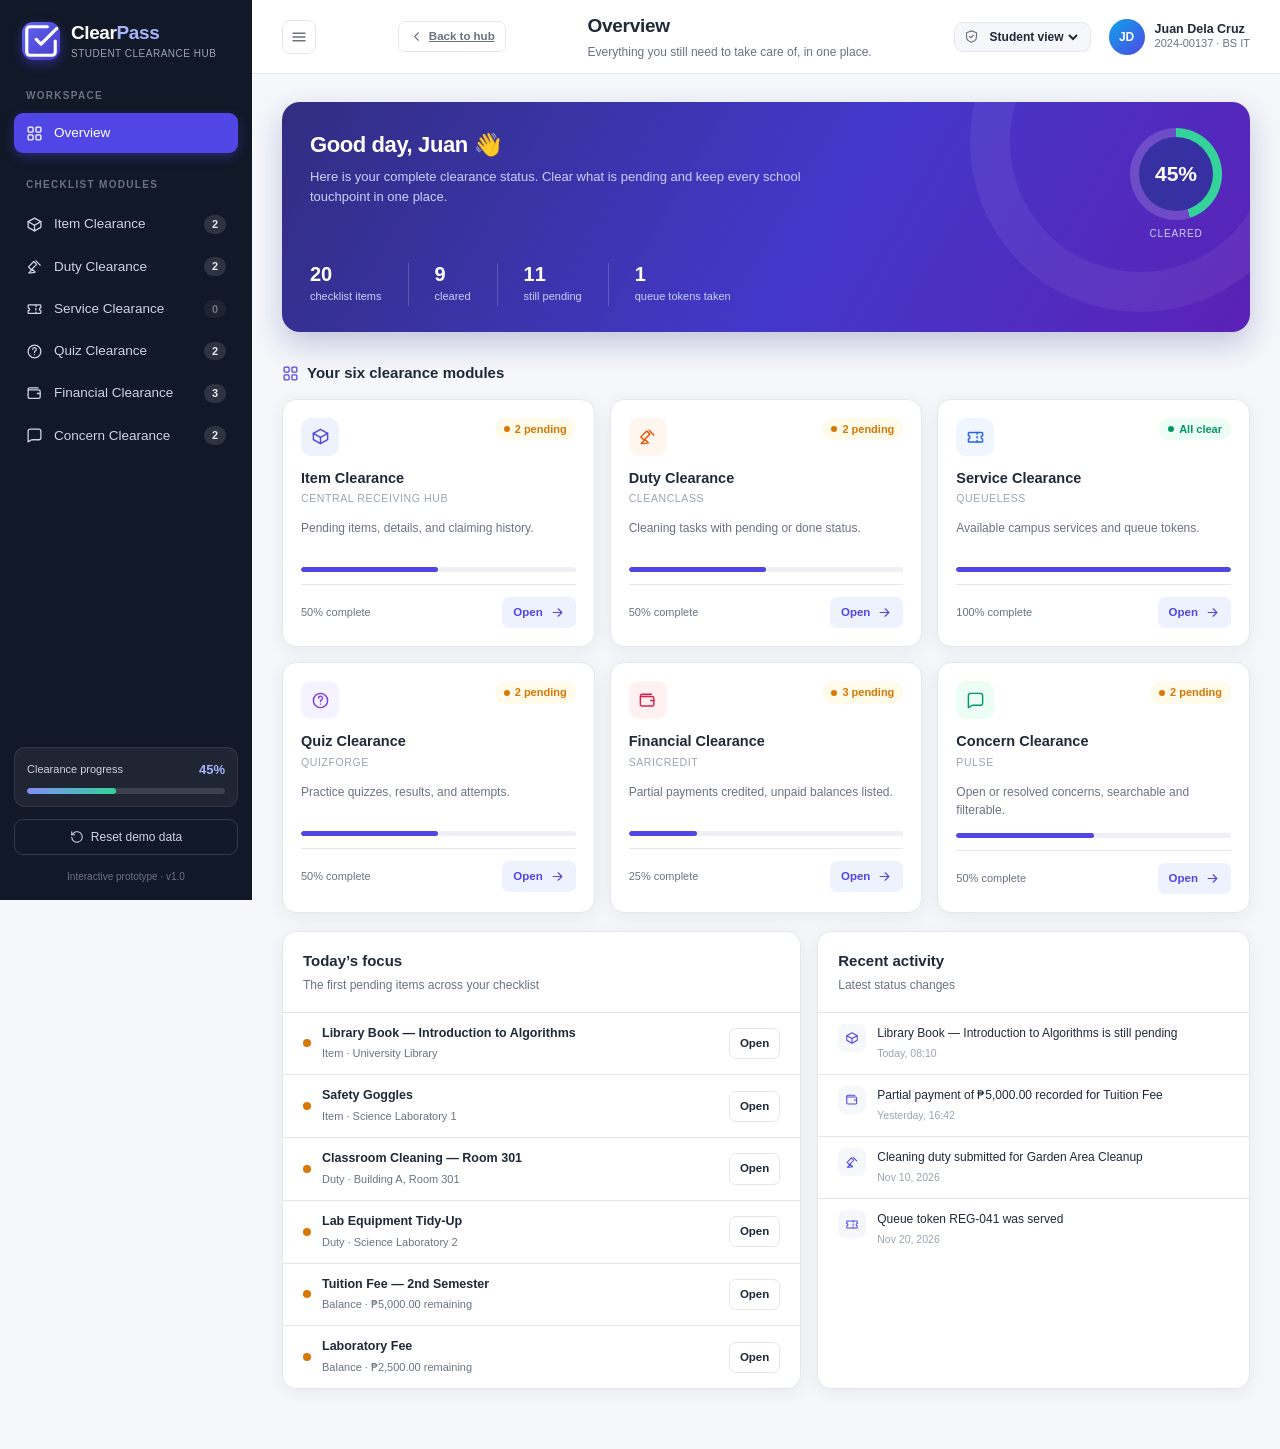
==== ClearPass_Prototype/index.html @ 98243b8a "Upload prototypes" ====
<!DOCTYPE html>
<html lang="en">
<head>
  <meta charset="UTF-8" />
  <meta name="viewport" content="width=device-width, initial-scale=1.0" />
  <title>ClearPass — Student Clearance Hub (Prototype)</title>
  <link rel="stylesheet" href="styles.css" />
</head>
<body>
  <div class="app">
    <aside class="sidebar" id="sidebar">
      <div class="brand">
        <span class="brand-mark" aria-hidden="true">
          <svg viewBox="0 0 24 24" fill="none" stroke="currentColor" stroke-width="2" stroke-linecap="round" stroke-linejoin="round"><path d="M9 11l3 3L22 4"/><path d="M21 12v7a2 2 0 0 1-2 2H5a2 2 0 0 1-2-2V5a2 2 0 0 1 2-2h11"/></svg>
        </span>
        <span class="brand-text">Clear<span>Pass</span><small>Student Clearance Hub</small></span>
      </div>

      <div class="sidebar-label">WORKSPACE</div>
      <nav class="nav" aria-label="Main navigation">
        <button class="nav-link" data-action="nav" data-view="dashboard" data-nav="dashboard">
          <span class="nav-icon" data-icon="grid"></span><span>Overview</span>
        </button>
        <div class="sidebar-label nav-group">CHECKLIST MODULES</div>
        <button class="nav-link" data-action="nav" data-view="items" data-nav="items">
          <span class="nav-icon" data-icon="box"></span><span>Item Clearance</span><span class="nav-count" data-count="items">0</span>
        </button>
        <button class="nav-link" data-action="nav" data-view="duties" data-nav="duties">
          <span class="nav-icon" data-icon="broom"></span><span>Duty Clearance</span><span class="nav-count" data-count="duties">0</span>
        </button>
        <button class="nav-link" data-action="nav" data-view="services" data-nav="services">
          <span class="nav-icon" data-icon="ticket"></span><span>Service Clearance</span><span class="nav-count" data-count="services">0</span>
        </button>
        <button class="nav-link" data-action="nav" data-view="quizzes" data-nav="quizzes">
          <span class="nav-icon" data-icon="quiz"></span><span>Quiz Clearance</span><span class="nav-count" data-count="quizzes">0</span>
        </button>
        <button class="nav-link" data-action="nav" data-view="balances" data-nav="balances">
          <span class="nav-icon" data-icon="wallet"></span><span>Financial Clearance</span><span class="nav-count" data-count="balances">0</span>
        </button>
        <button class="nav-link" data-action="nav" data-view="concerns" data-nav="concerns">
          <span class="nav-icon" data-icon="chat"></span><span>Concern Clearance</span><span class="nav-count" data-count="concerns">0</span>
        </button>
      </nav>

      <div class="sidebar-foot">
        <div class="progress-mini">
          <div class="progress-mini-head"><span>Clearance progress</span><strong id="side-percent">0%</strong></div>
          <div class="progress-track"><div class="progress-fill" id="side-progress"></div></div>
        </div>
        <button class="reset-btn" data-action="reset-demo">
          <span data-icon="reset"></span> Reset demo data
        </button>
        <p class="prototype-note">Interactive prototype · v1.0</p>
      </div>
    </aside>
    <div class="sidebar-overlay" data-action="close-sidebar"></div>

    <div class="main">
      <header class="topbar">
        <button class="icon-btn menu-btn" data-action="toggle-sidebar" aria-label="Toggle navigation"><span data-icon="menu"></span></button>
        <a class="btn btn-outline btn-sm hub-return" href="../index.html" title="Back to prototype hub"><span data-icon="chevron"></span><span>Back to hub</span></a>
        <div class="topbar-title">
          <h1 id="page-title">Overview</h1>
          <p id="page-subtitle">Everything you still need to take care of, in one place.</p>
        </div>
        <div class="topbar-right">
          <label class="role-picker">
            <span data-icon="shield"></span>
            <select id="role-select" aria-label="Switch role">
              <option value="student">Student view</option>
              <option value="staff">Staff view</option>
              <option value="admin">Admin view</option>
            </select>
          </label>
          <div class="user-chip">
            <div class="avatar">JD</div>
            <div class="user-meta"><strong>Juan Dela Cruz</strong><span>2024-00137 · BS IT</span></div>
          </div>
        </div>
      </header>

      <main class="content" id="content" aria-live="polite"></main>
    </div>
  </div>

  <div id="modal-root"></div>
  <div id="toast-root" class="toast-root" aria-live="assertive"></div>

  <script src="data.js"></script>
  <script src="app.js"></script>
</body>
</html>
---- ClearPass_Prototype/styles.css ----
/* ClearPass prototype styles — dependency-free, responsive. */

:root {
  --primary: #4f46e5;
  --primary-dark: #3f39c2;
  --primary-soft: #eef2ff;
  --bg: #f5f7fb;
  --surface: #ffffff;
  --text: #1f2937;
  --muted: #6b7280;
  --muted-light: #9ca3af;
  --border: #e5e7eb;
  --pending: #d97706;
  --pending-soft: #fffbeb;
  --done: #059669;
  --done-soft: #ecfdf5;
  --info: #2563eb;
  --info-soft: #eff6ff;
  --danger: #dc2626;
  --danger-soft: #fef2f2;
  --sidebar: #111827;
  --sidebar-muted: #9ca3af;
  --radius: 14px;
  --shadow: 0 4px 20px rgba(17, 24, 39, 0.06);
}

* { box-sizing: border-box; }
html { scroll-behavior: smooth; }
body {
  margin: 0;
  font-family: -apple-system, BlinkMacSystemFont, "Segoe UI", Roboto, "Helvetica Neue", Arial, sans-serif;
  background: var(--bg);
  color: var(--text);
  font-size: 14px;
  line-height: 1.5;
  -webkit-font-smoothing: antialiased;
}
button, input, select, textarea { font: inherit; }
button { cursor: pointer; }
button:focus-visible, input:focus-visible, select:focus-visible, textarea:focus-visible {
  outline: 2px solid var(--primary); outline-offset: 2px;
}
.icon { width: 18px; height: 18px; flex: 0 0 auto; display: block; }
[data-icon] { display: inline-flex; align-items: center; }

/* ---------- Layout ---------- */
.app { min-height: 100vh; }
.sidebar {
  position: fixed; inset: 0 auto 0 0; width: 252px; z-index: 40;
  background: var(--sidebar); color: #e5e7eb; padding: 22px 14px 16px;
  display: flex; flex-direction: column; overflow-y: auto;
}
.brand { display: flex; align-items: center; gap: 11px; padding: 0 8px 24px; }
.brand-mark {
  width: 38px; height: 38px; border-radius: 11px; display: grid; place-items: center;
  background: linear-gradient(135deg, #6366f1, #4338ca); color: #fff;
  box-shadow: 0 4px 12px rgba(79, 70, 229, .45);
}
.brand-mark .icon { width: 21px; height: 21px; }
.brand-text { font-size: 19px; font-weight: 750; letter-spacing: -.4px; line-height: 1.1; color: #fff; }
.brand-text > span { color: #a5b4fc; }
.brand-text small { display: block; font-size: 10px; font-weight: 500; letter-spacing: .5px; color: var(--sidebar-muted); margin-top: 4px; text-transform: uppercase; }
.sidebar-label { font-size: 10px; font-weight: 700; letter-spacing: 1.3px; color: #6b7280; padding: 0 12px; margin: 4px 0 10px; }
.sidebar-label.nav-group { margin-top: 22px; }
.nav { display: flex; flex-direction: column; gap: 2px; }
.nav-link {
  display: flex; align-items: center; gap: 11px; width: 100%; border: 0; background: transparent;
  color: #cbd5e1; padding: 10px 12px; border-radius: 9px; text-align: left; font-size: 13.5px;
  transition: background .15s, color .15s;
}
.nav-link:hover { background: rgba(255,255,255,.06); color: #fff; }
.nav-link.active { background: var(--primary); color: #fff; box-shadow: 0 4px 12px rgba(79,70,229,.35); }
.nav-icon .icon { width: 17px; height: 17px; }
.nav-link span:nth-child(2) { flex: 1; }
.nav-count {
  min-width: 22px; padding: 1px 6px; border-radius: 20px; background: rgba(255,255,255,.12);
  font-size: 11px; font-weight: 700; text-align: center; color: #e5e7eb;
}
.nav-link.active .nav-count { background: rgba(255,255,255,.22); color: #fff; }
.nav-count.zero { opacity: .45; }
.sidebar-foot { margin-top: auto; padding-top: 26px; }
.progress-mini { background: rgba(255,255,255,.06); border: 1px solid rgba(255,255,255,.08); border-radius: 11px; padding: 12px; }
.progress-mini-head { display: flex; justify-content: space-between; align-items: center; font-size: 11px; color: #cbd5e1; margin-bottom: 9px; }
.progress-mini-head strong { color: #a5b4fc; font-size: 13px; }
.progress-track { height: 6px; background: rgba(255,255,255,.13); border-radius: 20px; overflow: hidden; }
.progress-fill { height: 100%; width: 0; border-radius: 20px; background: linear-gradient(90deg, #818cf8, #34d399); transition: width .4s ease; }
.reset-btn {
  display: flex; align-items: center; justify-content: center; gap: 7px; width: 100%; margin-top: 12px;
  background: transparent; border: 1px solid rgba(255,255,255,.14); color: #cbd5e1;
  padding: 8px; border-radius: 9px; font-size: 12px; transition: .15s;
}
.reset-btn:hover { background: rgba(255,255,255,.08); color: #fff; }
.reset-btn .icon { width: 14px; height: 14px; }
.prototype-note { text-align: center; color: #6b7280; font-size: 10px; margin: 14px 0 0; }
.sidebar-overlay { display: none; }

.main { margin-left: 252px; min-width: 0; }
.topbar {
  position: sticky; top: 0; z-index: 30; height: 74px; background: rgba(255,255,255,.94);
  backdrop-filter: blur(8px); border-bottom: 1px solid var(--border);
  display: flex; align-items: center; justify-content: space-between; gap: 16px; padding: 0 30px;
}
.topbar-title h1 { font-size: 19px; margin: 0; letter-spacing: -.3px; }
.topbar-title p { margin: 2px 0 0; font-size: 12px; color: var(--muted); }
.topbar-right { display: flex; align-items: center; gap: 18px; }
.role-picker { display: flex; align-items: center; gap: 7px; color: var(--muted); background: var(--bg); border: 1px solid var(--border); border-radius: 9px; padding: 6px 9px; }
.role-picker .icon { width: 15px; height: 15px; }
.role-picker select { border: 0; background: transparent; color: var(--text); font-size: 12px; font-weight: 600; cursor: pointer; outline: 0; }
.user-chip { display: flex; align-items: center; gap: 10px; }
.avatar { width: 36px; height: 36px; border-radius: 50%; display: grid; place-items: center; color: #fff; font-size: 12px; font-weight: 700; background: linear-gradient(135deg, #0ea5e9, #4f46e5); }
.user-meta { display: flex; flex-direction: column; line-height: 1.25; }
.user-meta strong { font-size: 12.5px; }
.user-meta span { font-size: 11px; color: var(--muted); }
.menu-btn { display: none; }
.content { padding: 28px 30px 60px; max-width: 1320px; margin: 0 auto; }

/* ---------- Common UI ---------- */
.card { background: var(--surface); border: 1px solid var(--border); border-radius: var(--radius); box-shadow: var(--shadow); }
.card-head { display: flex; align-items: center; justify-content: space-between; gap: 12px; padding: 18px 20px; border-bottom: 1px solid var(--border); }
.card-head h2, .card-head h3 { margin: 0; font-size: 15px; }
.card-head p { margin: 3px 0 0; font-size: 12px; color: var(--muted); }
.card-body { padding: 20px; }
.section-title { font-size: 15px; margin: 30px 0 14px; display: flex; align-items: center; gap: 8px; }
.section-title .icon { width: 17px; height: 17px; color: var(--primary); }
.muted { color: var(--muted); }
.tiny { font-size: 11px; }
.small { font-size: 12px; }
.bold { font-weight: 700; }
.row { display: flex; align-items: center; gap: 10px; }
.wrap { flex-wrap: wrap; }
.spread { justify-content: space-between; }
.stack { display: flex; flex-direction: column; gap: 8px; }

.badge { display: inline-flex; align-items: center; gap: 5px; padding: 3px 9px; border-radius: 20px; font-size: 11px; font-weight: 700; white-space: nowrap; }
.badge::before { content: ""; width: 6px; height: 6px; border-radius: 50%; background: currentColor; }
.badge.pending { color: var(--pending); background: var(--pending-soft); }
.badge.done, .badge.resolved { color: var(--done); background: var(--done-soft); }
.badge.open { color: var(--danger); background: var(--danger-soft); }
.badge.public { color: var(--info); background: var(--info-soft); }
.badge.private { color: #7c3aed; background: #f5f3ff; }
.badge.neutral { color: var(--muted); background: #f3f4f6; }
.badge .icon { width: 12px; height: 12px; }

.btn {
  display: inline-flex; align-items: center; justify-content: center; gap: 7px;
  border: 1px solid transparent; border-radius: 9px; padding: 9px 14px;
  font-size: 12.5px; font-weight: 650; transition: .15s; white-space: nowrap;
}
.btn .icon { width: 15px; height: 15px; }
.btn-primary { background: var(--primary); color: #fff; box-shadow: 0 3px 10px rgba(79,70,229,.22); }
.btn-primary:hover { background: var(--primary-dark); transform: translateY(-1px); }
.btn-outline { background: #fff; color: var(--text); border-color: var(--border); }
.btn-outline:hover { background: var(--bg); border-color: #d1d5db; }
.btn-soft { background: var(--primary-soft); color: var(--primary); }
.btn-soft:hover { background: #e0e7ff; }
.btn-success { background: var(--done); color: #fff; }
.btn-success:hover { background: #047857; }
.btn-danger-ghost { background: transparent; color: var(--danger); border-color: #fecaca; }
.btn-danger-ghost:hover { background: var(--danger-soft); }
.btn-sm { padding: 6px 10px; font-size: 11.5px; border-radius: 7px; }
.btn:disabled { opacity: .5; cursor: not-allowed; transform: none; }
.icon-btn { display: inline-grid; place-items: center; width: 34px; height: 34px; border: 1px solid var(--border); background: #fff; border-radius: 8px; color: var(--muted); }
.icon-btn:hover { background: var(--bg); color: var(--text); }

.input, .select, .textarea {
  width: 100%; border: 1px solid var(--border); border-radius: 9px; padding: 9px 11px;
  background: #fff; color: var(--text); font-size: 13px; outline: 0;
}
.input:focus, .select:focus, .textarea:focus { border-color: var(--primary); box-shadow: 0 0 0 3px rgba(79,70,229,.1); }
.textarea { resize: vertical; min-height: 82px; }
.field { display: flex; flex-direction: column; gap: 6px; margin-bottom: 15px; }
.field label { font-size: 12px; font-weight: 650; color: #374151; }
.field-hint { font-size: 11px; color: var(--muted-light); }

.tabs { display: flex; gap: 6px; flex-wrap: wrap; }
.tab { border: 1px solid var(--border); background: #fff; color: var(--muted); padding: 7px 13px; border-radius: 20px; font-size: 12px; font-weight: 600; }
.tab:hover { border-color: #c7d2fe; color: var(--primary); }
.tab.active { background: var(--primary); border-color: var(--primary); color: #fff; }
.toolbar { display: flex; align-items: center; justify-content: space-between; gap: 12px; flex-wrap: wrap; margin-bottom: 18px; }
.search-box { position: relative; flex: 1; min-width: 220px; max-width: 360px; }
.search-box .icon { position: absolute; left: 11px; top: 50%; transform: translateY(-50%); color: var(--muted-light); width: 16px; height: 16px; }
.search-box .input { padding-left: 35px; }

/* ---------- Dashboard ---------- */
.hero {
  background: linear-gradient(120deg, #312e81 0%, #4338ca 55%, #5b21b6 100%);
  color: #fff; border-radius: 18px; padding: 26px 28px; position: relative; overflow: hidden;
  box-shadow: 0 12px 30px rgba(49,46,129,.25);
}
.hero::after { content: ""; position: absolute; width: 260px; height: 260px; right: -60px; top: -130px; border-radius: 50%; border: 40px solid rgba(255,255,255,.06); }
.hero-top { display: flex; align-items: flex-start; justify-content: space-between; gap: 20px; position: relative; z-index: 1; }
.hero h2 { margin: 0; font-size: 22px; letter-spacing: -.4px; }
.hero p { margin: 6px 0 0; color: #c7d2fe; font-size: 13px; max-width: 520px; }
.hero-ring { text-align: center; flex: 0 0 auto; }
.ring {
  width: 92px; height: 92px; border-radius: 50%; display: grid; place-items: center;
  background: conic-gradient(#34d399 var(--ring, 0%), rgba(255,255,255,.16) 0);
}
.ring-inner { width: 74px; height: 74px; border-radius: 50%; background: #3730a3; display: grid; place-items: center; font-size: 21px; font-weight: 750; }
.hero-ring small { display: block; color: #c7d2fe; font-size: 10px; margin-top: 6px; text-transform: uppercase; letter-spacing: .8px; }
.hero-stats { display: flex; gap: 26px; margin-top: 22px; position: relative; z-index: 1; flex-wrap: wrap; }
.hero-stat strong { display: block; font-size: 20px; line-height: 1.1; }
.hero-stat span { font-size: 11px; color: #c7d2fe; }
.hero-stat + .hero-stat { border-left: 1px solid rgba(255,255,255,.18); padding-left: 26px; }

.module-grid { display: grid; grid-template-columns: repeat(3, minmax(0,1fr)); gap: 15px; }
.module-card { padding: 18px; display: flex; flex-direction: column; gap: 12px; transition: transform .15s, box-shadow .15s; }
.module-card:hover { transform: translateY(-2px); box-shadow: 0 10px 26px rgba(17,24,39,.1); }
.module-top { display: flex; align-items: flex-start; justify-content: space-between; gap: 10px; }
.module-icon { width: 38px; height: 38px; border-radius: 10px; display: grid; place-items: center; }
.module-icon .icon { width: 19px; height: 19px; }
.tone-indigo { background: var(--primary-soft); color: var(--primary); }
.tone-amber { background: #fff7ed; color: #ea580c; }
.tone-sky { background: var(--info-soft); color: var(--info); }
.tone-violet { background: #f5f3ff; color: #7c3aed; }
.tone-rose { background: #fff1f2; color: #e11d48; }
.tone-teal { background: var(--done-soft); color: var(--done); }
.module-card h3 { margin: 0; font-size: 14.5px; }
.module-card .source { font-size: 10.5px; color: var(--muted-light); text-transform: uppercase; letter-spacing: .6px; margin-top: 2px; }
.module-card p { margin: 0; font-size: 12px; color: var(--muted); min-height: 34px; }
.module-foot { display: flex; align-items: center; justify-content: space-between; gap: 8px; border-top: 1px solid var(--border); padding-top: 12px; }
.module-foot .btn { padding: 6px 10px; }
.mini-track { height: 5px; background: #eef0f4; border-radius: 20px; overflow: hidden; margin-top: 2px; }
.mini-track > div { height: 100%; border-radius: 20px; background: var(--primary); transition: width .4s; }

.dash-bottom { display: grid; grid-template-columns: 1.2fr 1fr; gap: 16px; }
.focus-list { display: flex; flex-direction: column; }
.focus-item { display: flex; align-items: center; gap: 11px; padding: 11px 20px; border-bottom: 1px solid var(--border); }
.focus-item:last-child { border-bottom: 0; }
.focus-dot { width: 8px; height: 8px; border-radius: 50%; background: var(--pending); flex: 0 0 auto; }
.focus-item .txt { flex: 1; min-width: 0; }
.focus-item .txt strong { display: block; font-size: 12.5px; overflow: hidden; text-overflow: ellipsis; white-space: nowrap; }
.focus-item .txt span { font-size: 11px; color: var(--muted); }
.activity-item { display: flex; gap: 11px; padding: 11px 20px; border-bottom: 1px solid var(--border); }
.activity-item:last-child { border-bottom: 0; }
.activity-icon { width: 28px; height: 28px; border-radius: 8px; background: var(--bg); display: grid; place-items: center; color: var(--primary); flex: 0 0 auto; }
.activity-icon .icon { width: 14px; height: 14px; }
.activity-item p { margin: 0; font-size: 12px; }
.activity-item small { color: var(--muted-light); font-size: 10.5px; }
.empty { text-align: center; padding: 36px 20px; color: var(--muted); }
.empty .icon { width: 34px; height: 34px; margin: 0 auto 10px; color: #cbd5e1; }
.empty strong { display: block; color: var(--text); font-size: 13px; margin-bottom: 4px; }

/* ---------- Lists & module pages ---------- */
.list-row { display: flex; align-items: center; gap: 14px; padding: 14px 20px; border-bottom: 1px solid var(--border); }
.list-row:last-child { border-bottom: 0; }
.list-main { flex: 1; min-width: 0; }
.list-main strong { display: block; font-size: 13px; margin-bottom: 3px; }
.list-main .meta { display: flex; gap: 12px; flex-wrap: wrap; font-size: 11px; color: var(--muted); }
.list-main .meta span { display: inline-flex; align-items: center; gap: 4px; }
.list-main .meta .icon { width: 12px; height: 12px; }
.list-actions { display: flex; gap: 7px; flex-wrap: wrap; justify-content: flex-end; }
.balance-figure { text-align: right; flex: 0 0 auto; }
.balance-figure strong { display: block; font-size: 14px; }
.balance-figure span { font-size: 11px; color: var(--muted); }

.stat-grid { display: grid; grid-template-columns: repeat(3, minmax(0,1fr)); gap: 14px; margin-bottom: 18px; }
.stat-card { padding: 16px 18px; }
.stat-card span { font-size: 11px; color: var(--muted); text-transform: uppercase; letter-spacing: .6px; font-weight: 650; }
.stat-card strong { display: block; font-size: 22px; margin-top: 5px; letter-spacing: -.4px; }
.stat-card.accent strong { color: var(--primary); }
.stat-card.warn strong { color: var(--pending); }
.stat-card.good strong { color: var(--done); }

.service-grid { display: grid; grid-template-columns: repeat(3, minmax(0,1fr)); gap: 14px; }
.service-card { padding: 17px; display: flex; flex-direction: column; gap: 10px; }
.service-card p { margin: 0; font-size: 12px; color: var(--muted); min-height: 32px; }
.service-meta { display: flex; gap: 14px; font-size: 11px; color: var(--muted); }
.service-meta span { display: inline-flex; align-items: center; gap: 5px; }
.service-meta .icon { width: 13px; height: 13px; }
.service-card .btn { width: 100%; }

.quiz-grid { display: grid; grid-template-columns: repeat(2, minmax(0,1fr)); gap: 14px; }
.quiz-card { padding: 18px; display: flex; flex-direction: column; gap: 12px; }
.quiz-head { display: flex; justify-content: space-between; gap: 10px; align-items: flex-start; }
.quiz-card h3 { margin: 0 0 5px; font-size: 14.5px; }
.quiz-meta { display: flex; gap: 12px; flex-wrap: wrap; font-size: 11px; color: var(--muted); }
.quiz-meta span { display: inline-flex; align-items: center; gap: 4px; }
.quiz-meta .icon { width: 13px; height: 13px; }
.score-pill { padding: 7px 10px; border-radius: 8px; background: var(--done-soft); color: var(--done); font-size: 11px; font-weight: 700; text-align: center; }
.score-pill.none { background: var(--bg); color: var(--muted); }

.notice { display: flex; align-items: center; gap: 10px; padding: 11px 15px; border-radius: 10px; font-size: 12px; margin-bottom: 18px; }
.notice .icon { width: 16px; height: 16px; }
.notice.info { background: var(--info-soft); color: #1e40af; border: 1px solid #bfdbfe; }
.notice.warn { background: var(--pending-soft); color: #92400e; border: 1px solid #fde68a; }

/* ---------- Modal / toast ---------- */
.modal-backdrop { position: fixed; inset: 0; z-index: 100; background: rgba(17,24,39,.55); display: grid; place-items: center; padding: 18px; animation: fade .15s ease; }
.modal { background: #fff; border-radius: 16px; width: min(520px, 100%); max-height: calc(100vh - 36px); overflow: auto; box-shadow: 0 24px 60px rgba(0,0,0,.25); animation: rise .18s ease; }
.modal.wide { width: min(660px, 100%); }
.modal-head { display: flex; align-items: center; justify-content: space-between; padding: 18px 20px; border-bottom: 1px solid var(--border); }
.modal-head h3 { margin: 0; font-size: 16px; }
.modal-head p { margin: 3px 0 0; font-size: 12px; color: var(--muted); }
.modal-body { padding: 20px; }
.modal-foot { display: flex; justify-content: flex-end; gap: 9px; padding: 15px 20px; border-top: 1px solid var(--border); background: #fafbfc; border-radius: 0 0 16px 16px; flex-wrap: wrap; }
.detail-grid { display: grid; grid-template-columns: 1fr 1fr; gap: 12px; }
.detail { background: var(--bg); border-radius: 9px; padding: 10px 12px; }
.detail small { display: block; color: var(--muted); font-size: 10px; text-transform: uppercase; letter-spacing: .5px; }
.detail strong { font-size: 12.5px; }
.detail.full { grid-column: 1 / -1; }
.timeline { list-style: none; margin: 0; padding: 0; }
.timeline li { display: flex; gap: 10px; padding: 8px 0; border-bottom: 1px dashed var(--border); font-size: 12px; }
.timeline li:last-child { border-bottom: 0; }
.timeline li::before { content: ""; width: 8px; height: 8px; border-radius: 50%; background: var(--primary); margin-top: 5px; flex: 0 0 auto; }
.timeline small { color: var(--muted); display: block; }
.quiz-question { margin-bottom: 18px; }
.quiz-question p { font-weight: 650; font-size: 13px; margin: 0 0 9px; }
.quiz-option { display: flex; align-items: center; gap: 9px; padding: 9px 11px; border: 1px solid var(--border); border-radius: 9px; margin-bottom: 7px; cursor: pointer; font-size: 12.5px; }
.quiz-option:hover { background: var(--bg); }
.quiz-option input { accent-color: var(--primary); }
.table { width: 100%; border-collapse: collapse; font-size: 12px; }
.table th { text-align: left; color: var(--muted); font-size: 10.5px; text-transform: uppercase; letter-spacing: .5px; padding: 8px 10px; border-bottom: 1px solid var(--border); }
.table td { padding: 9px 10px; border-bottom: 1px solid var(--border); }
.table tr:last-child td { border-bottom: 0; }
.amount-chips { display: flex; gap: 7px; flex-wrap: wrap; margin-top: 7px; }
.chip { border: 1px solid var(--border); background: #fff; border-radius: 20px; padding: 4px 10px; font-size: 11px; color: var(--primary); }
.chip:hover { background: var(--primary-soft); }
.toast-root { position: fixed; right: 20px; bottom: 20px; z-index: 200; display: flex; flex-direction: column; gap: 9px; }
.toast { display: flex; align-items: center; gap: 10px; background: #111827; color: #fff; padding: 11px 15px; border-radius: 10px; font-size: 12.5px; box-shadow: 0 10px 25px rgba(0,0,0,.25); animation: rise .2s ease; max-width: 340px; }
.toast .icon { width: 16px; height: 16px; color: #6ee7b7; }
.toast.error .icon { color: #fca5a5; }

@keyframes fade { from { opacity: 0; } }
@keyframes rise { from { opacity: 0; transform: translateY(8px); } }

/* ---------- Responsive ---------- */
@media (max-width: 1120px) {
  .module-grid, .service-grid, .stat-grid { grid-template-columns: repeat(2, minmax(0,1fr)); }
  .dash-bottom { grid-template-columns: 1fr; }
}
@media (max-width: 860px) {
  .sidebar { transform: translateX(-100%); transition: transform .22s ease; box-shadow: 12px 0 30px rgba(0,0,0,.3); }
  .sidebar.open { transform: translateX(0); }
  .sidebar-overlay.show { display: block; position: fixed; inset: 0; background: rgba(17,24,39,.45); z-index: 35; }
  .main { margin-left: 0; }
  .menu-btn { display: inline-grid; }
  .topbar { padding: 0 16px; height: auto; min-height: 70px; }
  .topbar-title p { display: none; }
  .user-meta { display: none; }
  .content { padding: 20px 16px 50px; }
}
@media (max-width: 640px) {
  .module-grid, .service-grid, .quiz-grid, .stat-grid, .detail-grid { grid-template-columns: 1fr; }
  .hero { padding: 20px; }
  .hero h2 { font-size: 18px; }
  .hero-top { flex-direction: column-reverse; align-items: flex-start; }
  .hero-ring { display: flex; align-items: center; gap: 10px; }
  .hero-ring small { margin-top: 0; }
  .ring { width: 60px; height: 60px; }
  .ring-inner { width: 48px; height: 48px; font-size: 15px; }
  .hero-stats { gap: 16px; }
  .hero-stat + .hero-stat { padding-left: 16px; }
  .list-row { flex-wrap: wrap; padding: 14px 16px; }
  .list-actions { width: 100%; justify-content: flex-start; }
  .topbar-right { gap: 8px; }
  .role-picker { padding: 5px 6px; }
  .role-picker select { max-width: 95px; }
  .modal-foot .btn { flex: 1; }
}

/* ---------- Return-to-hub button ---------- */
.hub-return { gap: 5px; color: var(--muted); }
.hub-return:hover { color: var(--primary); border-color: #c7d2fe; background: var(--primary-soft); }
.hub-return .icon { transform: rotate(180deg); width: 15px; height: 15px; }
@media (max-width: 640px) {
  .hub-return span:last-child { display: none; }
  .hub-return { padding: 7px; }
}
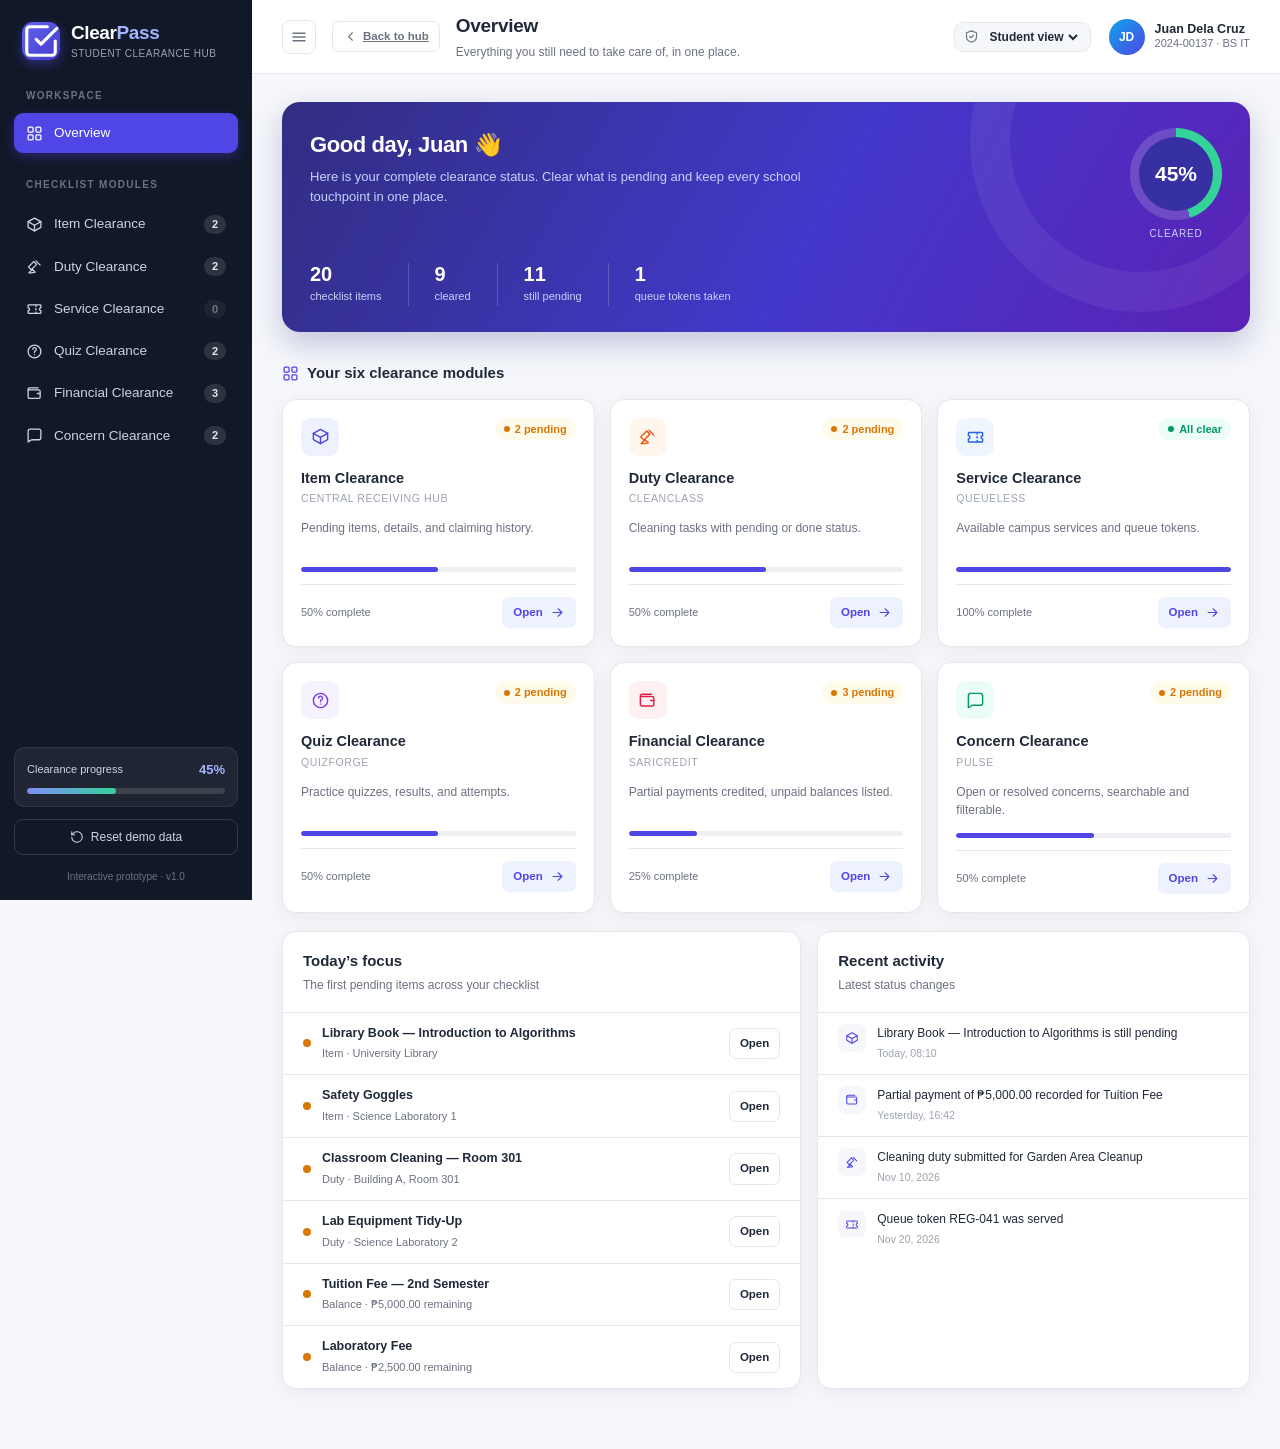
==== commit ee07be90: "Align topbar header with grouped left controls" ====
--- a/ClearPass_Prototype/index.html
+++ b/ClearPass_Prototype/index.html
@@ -57,11 +57,13 @@
 
     <div class="main">
       <header class="topbar">
-        <button class="icon-btn menu-btn" data-action="toggle-sidebar" aria-label="Toggle navigation"><span data-icon="menu"></span></button>
-        <a class="btn btn-outline btn-sm hub-return" href="../index.html" title="Back to prototype hub"><span data-icon="chevron"></span><span>Back to hub</span></a>
-        <div class="topbar-title">
-          <h1 id="page-title">Overview</h1>
-          <p id="page-subtitle">Everything you still need to take care of, in one place.</p>
+        <div class="topbar-left">
+          <button class="icon-btn menu-btn" data-action="toggle-sidebar" aria-label="Toggle navigation"><span data-icon="menu"></span></button>
+          <a class="btn btn-outline btn-sm hub-return" href="../index.html" title="Back to prototype hub"><span data-icon="chevron"></span><span>Back to hub</span></a>
+          <div class="topbar-title">
+            <h1 id="page-title">Overview</h1>
+            <p id="page-subtitle">Everything you still need to take care of, in one place.</p>
+          </div>
         </div>
         <div class="topbar-right">
           <label class="role-picker">
--- a/ClearPass_Prototype/styles.css
+++ b/ClearPass_Prototype/styles.css
@@ -100,9 +100,12 @@
   backdrop-filter: blur(8px); border-bottom: 1px solid var(--border);
   display: flex; align-items: center; justify-content: space-between; gap: 16px; padding: 0 30px;
 }
-.topbar-title h1 { font-size: 19px; margin: 0; letter-spacing: -.3px; }
+.topbar-left { display: flex; align-items: center; gap: 16px; min-width: 0; flex: 1 1 auto; }
+.topbar-left .hub-return, .topbar-left .menu-btn { flex: 0 0 auto; }
+.topbar-title { min-width: 0; }
+.topbar-title h1 { font-size: 19px; margin: 0; letter-spacing: -.3px; white-space: nowrap; overflow: hidden; text-overflow: ellipsis; }
 .topbar-title p { margin: 2px 0 0; font-size: 12px; color: var(--muted); }
-.topbar-right { display: flex; align-items: center; gap: 18px; }
+.topbar-right { display: flex; align-items: center; gap: 18px; flex: 0 0 auto; }
 .role-picker { display: flex; align-items: center; gap: 7px; color: var(--muted); background: var(--bg); border: 1px solid var(--border); border-radius: 9px; padding: 6px 9px; }
 .role-picker .icon { width: 15px; height: 15px; }
 .role-picker select { border: 0; background: transparent; color: var(--text); font-size: 12px; font-weight: 600; cursor: pointer; outline: 0; }
@@ -335,7 +338,8 @@
   .sidebar-overlay.show { display: block; position: fixed; inset: 0; background: rgba(17,24,39,.45); z-index: 35; }
   .main { margin-left: 0; }
   .menu-btn { display: inline-grid; }
-  .topbar { padding: 0 16px; height: auto; min-height: 70px; }
+  .topbar { padding: 0 16px; height: auto; min-height: 70px; gap: 10px; }
+  .topbar-left { gap: 10px; }
   .topbar-title p { display: none; }
   .user-meta { display: none; }
   .content { padding: 20px 16px 50px; }
@@ -367,3 +371,6 @@
   .hub-return span:last-child { display: none; }
   .hub-return { padding: 7px; }
 }
+
+/* ---------- Role-based feature flags ---------- */
+.role-hidden { display: none !important; }
